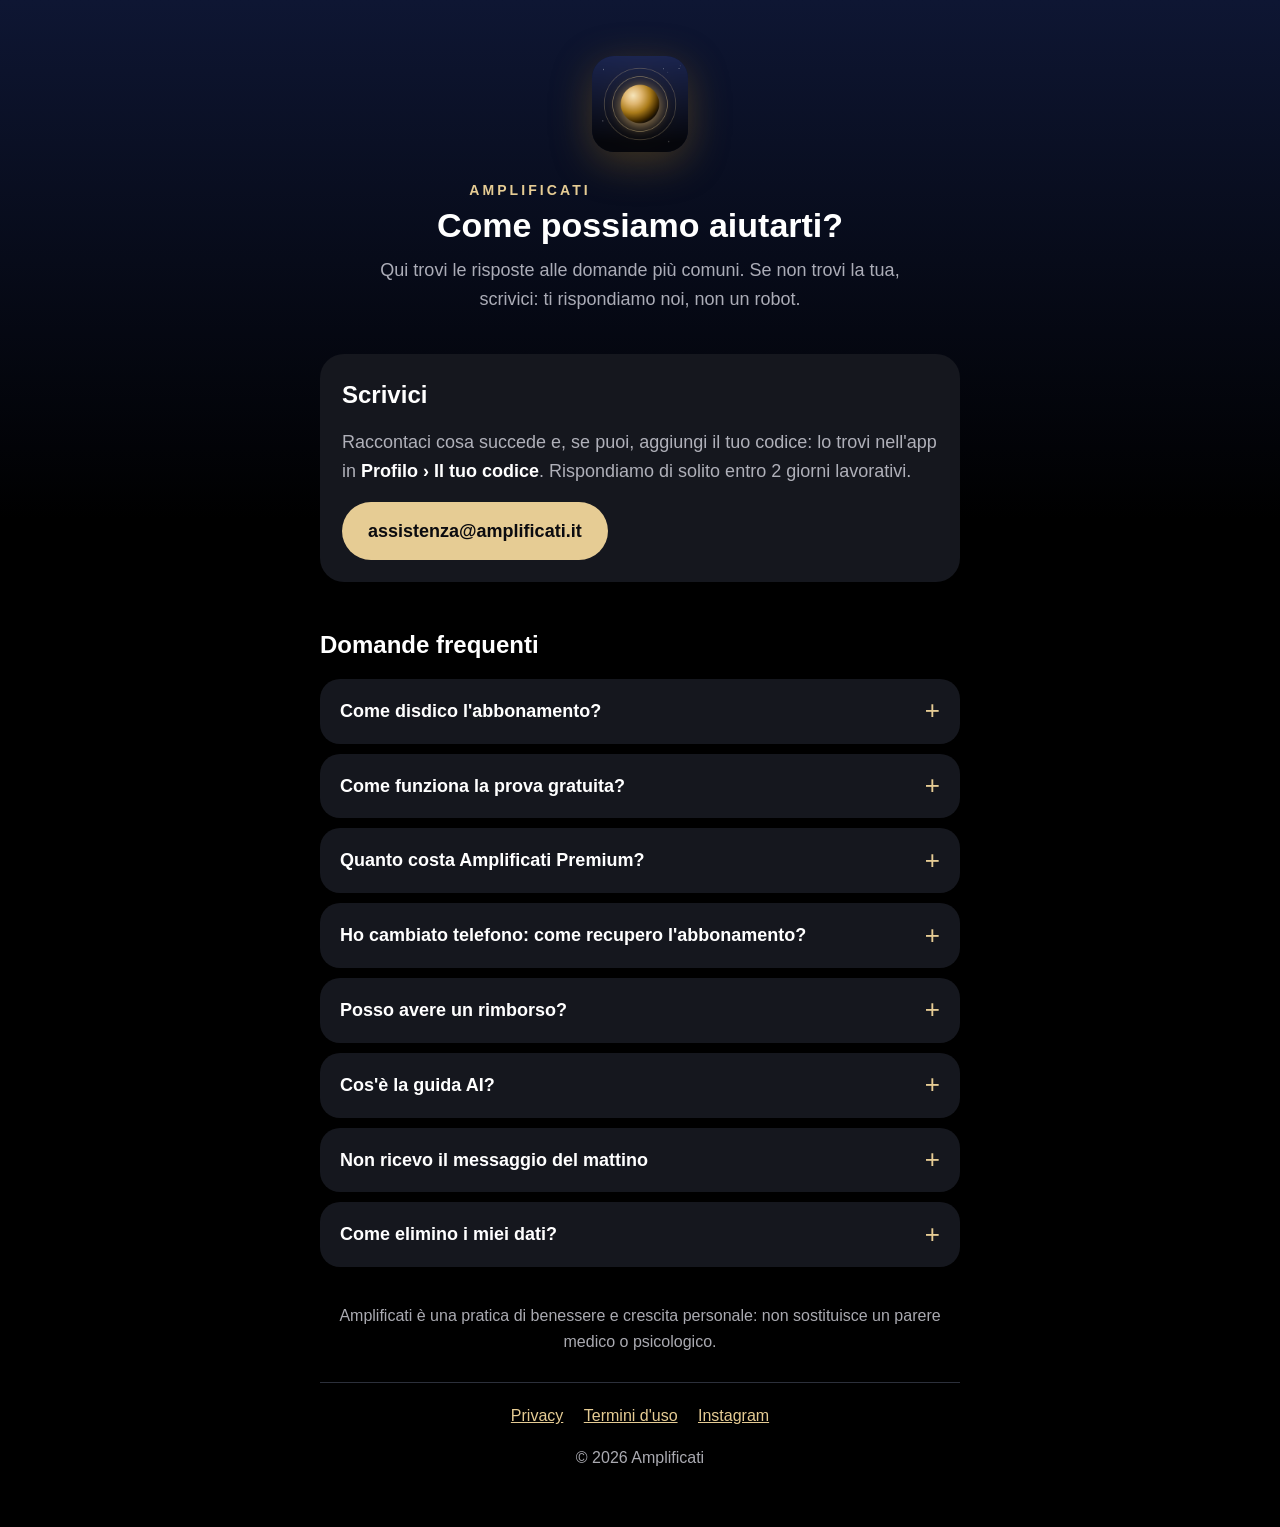
==== index.html @ 969293de "Pagina di assistenza di Amplificati Co-Authored-By: Claude Opus 5.5 <noreply@anthropic.com>" ====
<!doctype html>
<html lang="it">
<head>
  <meta charset="utf-8">
  <meta name="viewport" content="width=device-width, initial-scale=1">
  <title>Amplificati · Assistenza</title>
  <meta name="description" content="Assistenza di Amplificati, l'app per la manifestazione e la legge d'attrazione: contatti e domande frequenti su abbonamento, prova gratuita, guida AI e dati.">
  <link rel="icon" href="icona.png">
  <link rel="apple-touch-icon" href="icona.png">
  <style>
    :root {
      --sfondo: #000;
      --sfondo-alto: #0e1633;
      --scheda: #15171e;
      --bordo: #2c303b;
      --testo: #fff;
      --secondario: rgba(235, 235, 245, 0.72);
      --accento: #e6cc94;
      --su-accento: #0b0b0f;
    }
    * { box-sizing: border-box; }
    html { -webkit-text-size-adjust: 100%; }
    body {
      margin: 0;
      background: linear-gradient(180deg, var(--sfondo-alto) 0, var(--sfondo) 520px) no-repeat, var(--sfondo);
      color: var(--testo);
      font: 18px/1.6 -apple-system, BlinkMacSystemFont, "SF Pro Text", "Segoe UI", Roboto, Helvetica, Arial, sans-serif;
    }
    main { max-width: 680px; margin: 0 auto; padding: 56px 20px 40px; }
    header { text-align: center; margin-bottom: 40px; }
    header img { width: 96px; height: 96px; border-radius: 22px; box-shadow: 0 10px 40px rgba(172, 125, 27, 0.35); }
    .marchio { margin: 18px 0 4px; font-size: 14px; letter-spacing: 0.22em; color: var(--accento); font-weight: 600; }
    h1 { margin: 0 0 10px; font-size: 34px; line-height: 1.2; }
    header p { margin: 0 auto; max-width: 30em; color: var(--secondario); }
    h2 { font-size: 24px; margin: 44px 0 14px; }
    .contatto { background: var(--scheda); border-radius: 24px; padding: 22px; }
    .contatto p { margin: 0 0 16px; color: var(--secondario); }
    .bottone {
      display: inline-block; background: var(--accento); color: var(--su-accento);
      text-decoration: none; font-weight: 600; padding: 15px 26px; border-radius: 999px;
      min-height: 52px; word-break: break-all;
    }
    .bottone:focus-visible, summary:focus-visible, a:focus-visible { outline: 3px solid var(--accento); outline-offset: 3px; }
    details { background: var(--scheda); border-radius: 20px; margin-bottom: 10px; }
    summary {
      cursor: pointer; list-style: none; padding: 18px 52px 18px 20px; font-weight: 600; position: relative;
    }
    summary::-webkit-details-marker { display: none; }
    summary::after {
      content: "+"; position: absolute; right: 20px; top: 50%; transform: translateY(-50%);
      color: var(--accento); font-size: 26px; font-weight: 400;
    }
    details[open] summary::after { content: "–"; }
    details > div { padding: 0 20px 18px; color: var(--secondario); }
    details > div p { margin: 0 0 10px; }
    details > div p:last-child { margin-bottom: 0; }
    strong { color: var(--testo); font-weight: 600; }
    a { color: var(--accento); }
    .nota { margin-top: 36px; font-size: 16px; color: var(--secondario); text-align: center; }
    footer {
      margin-top: 28px; padding-top: 20px; border-top: 1px solid var(--bordo);
      font-size: 16px; color: var(--secondario); text-align: center;
    }
    footer a { margin: 0 8px; }
    @media (max-width: 420px) {
      main { padding-top: 40px; }
      h1 { font-size: 30px; }
    }
  </style>
</head>
<body>
  <main>
    <header>
      <img src="icona.png" alt="" width="96" height="96">
      <p class="marchio">AMPLIFICATI</p>
      <h1>Come possiamo aiutarti?</h1>
      <p>Qui trovi le risposte alle domande più comuni. Se non trovi la tua, scrivici: ti rispondiamo noi, non un robot.</p>
    </header>

    <section class="contatto" aria-labelledby="scrivici">
      <h2 id="scrivici" style="margin-top:0">Scrivici</h2>
      <p>Raccontaci cosa succede e, se puoi, aggiungi il tuo codice: lo trovi nell'app in <strong>Profilo › Il tuo codice</strong>. Rispondiamo di solito entro 2 giorni lavorativi.</p>
      <a class="bottone" href="mailto:assistenza@amplificati.it?subject=Assistenza%20Amplificati">assistenza@amplificati.it</a>
    </section>

    <h2>Domande frequenti</h2>

    <details>
      <summary>Come disdico l'abbonamento?</summary>
      <div>
        <p>Su iPhone: <strong>Impostazioni › il tuo nome › Abbonamenti › Amplificati › Annulla abbonamento</strong>. Oppure, nell'app, apri il <strong>Profilo</strong> e tocca <strong>Gestisci abbonamento</strong>.</p>
        <p>Disinstallare l'app non disdice l'abbonamento. Dopo la disdetta continui a usare Premium fino alla fine del periodo già pagato.</p>
      </div>
    </details>

    <details>
      <summary>Come funziona la prova gratuita?</summary>
      <div>
        <p>Con il piano annuale hai <strong>7 giorni gratis</strong> e oggi non paghi nulla. Se hai le notifiche attive, ti avvisiamo 2 giorni prima della fine.</p>
        <p>Se non disdici, alla fine della prova parte l'abbonamento annuale. Per non pagare nulla, disdici <strong>almeno 24 ore prima</strong> della fine della prova.</p>
      </div>
    </details>

    <details>
      <summary>Quanto costa Amplificati Premium?</summary>
      <div>
        <p><strong>19,99 € all'anno</strong> (con 7 giorni di prova gratuita) oppure <strong>3,99 € al mese</strong>. L'abbonamento si rinnova automaticamente finché non lo disdici.</p>
        <p>Il messaggio del giorno, la carta, il diario, il primo giorno di ogni percorso e una frequenza al giorno restano sempre gratis.</p>
      </div>
    </details>

    <details>
      <summary>Ho cambiato telefono: come recupero l'abbonamento?</summary>
      <div>
        <p>Accedi con lo <strong>stesso ID Apple</strong>, apri Amplificati e tocca <strong>Ripristina acquisti</strong>: lo trovi nel Profilo e nella pagina dell'abbonamento.</p>
      </div>
    </details>

    <details>
      <summary>Posso avere un rimborso?</summary>
      <div>
        <p>I pagamenti li gestisce Apple: puoi chiedere un rimborso su <a href="https://reportaproblem.apple.com" rel="noopener">reportaproblem.apple.com</a>, con il tuo ID Apple.</p>
      </div>
    </details>

    <details>
      <summary>Cos'è la guida AI?</summary>
      <div>
        <p>È un'intelligenza artificiale a cui racconti come ti senti: ti ascolta e ti aiuta a fare chiarezza. È inclusa in Premium, fino a 25 messaggi al giorno.</p>
        <p>Prima di usarla ti chiediamo il consenso. Puoi ritirarlo quando vuoi dal <strong>Profilo</strong>, e cancellare la conversazione dalla guida.</p>
      </div>
    </details>

    <details>
      <summary>Non ricevo il messaggio del mattino</summary>
      <div>
        <p>Controlla che le notifiche siano attive in <strong>Impostazioni › Notifiche › Amplificati</strong>. Nel <strong>Profilo</strong> dell'app puoi scegliere l'orario del messaggio.</p>
      </div>
    </details>

    <details>
      <summary>Come elimino i miei dati?</summary>
      <div>
        <p>Nell'app apri il <strong>Profilo</strong> e tocca <strong>Elimina i miei dati</strong>: cancelliamo il tuo account e tutto quello che hai salvato sui nostri server.</p>
        <p>L'abbonamento è gestito da Apple: se è attivo, disdicilo a parte dalle Impostazioni.</p>
      </div>
    </details>

    <p class="nota">Amplificati è una pratica di benessere e crescita personale: non sostituisce un parere medico o psicologico.</p>

    <footer>
      <a href="privacy/">Privacy</a>
      <a href="termini/">Termini d'uso</a>
      <a href="https://www.instagram.com/amplificatii/" rel="noopener">Instagram</a>
      <p>© 2026 Amplificati</p>
    </footer>
  </main>
</body>
</html>
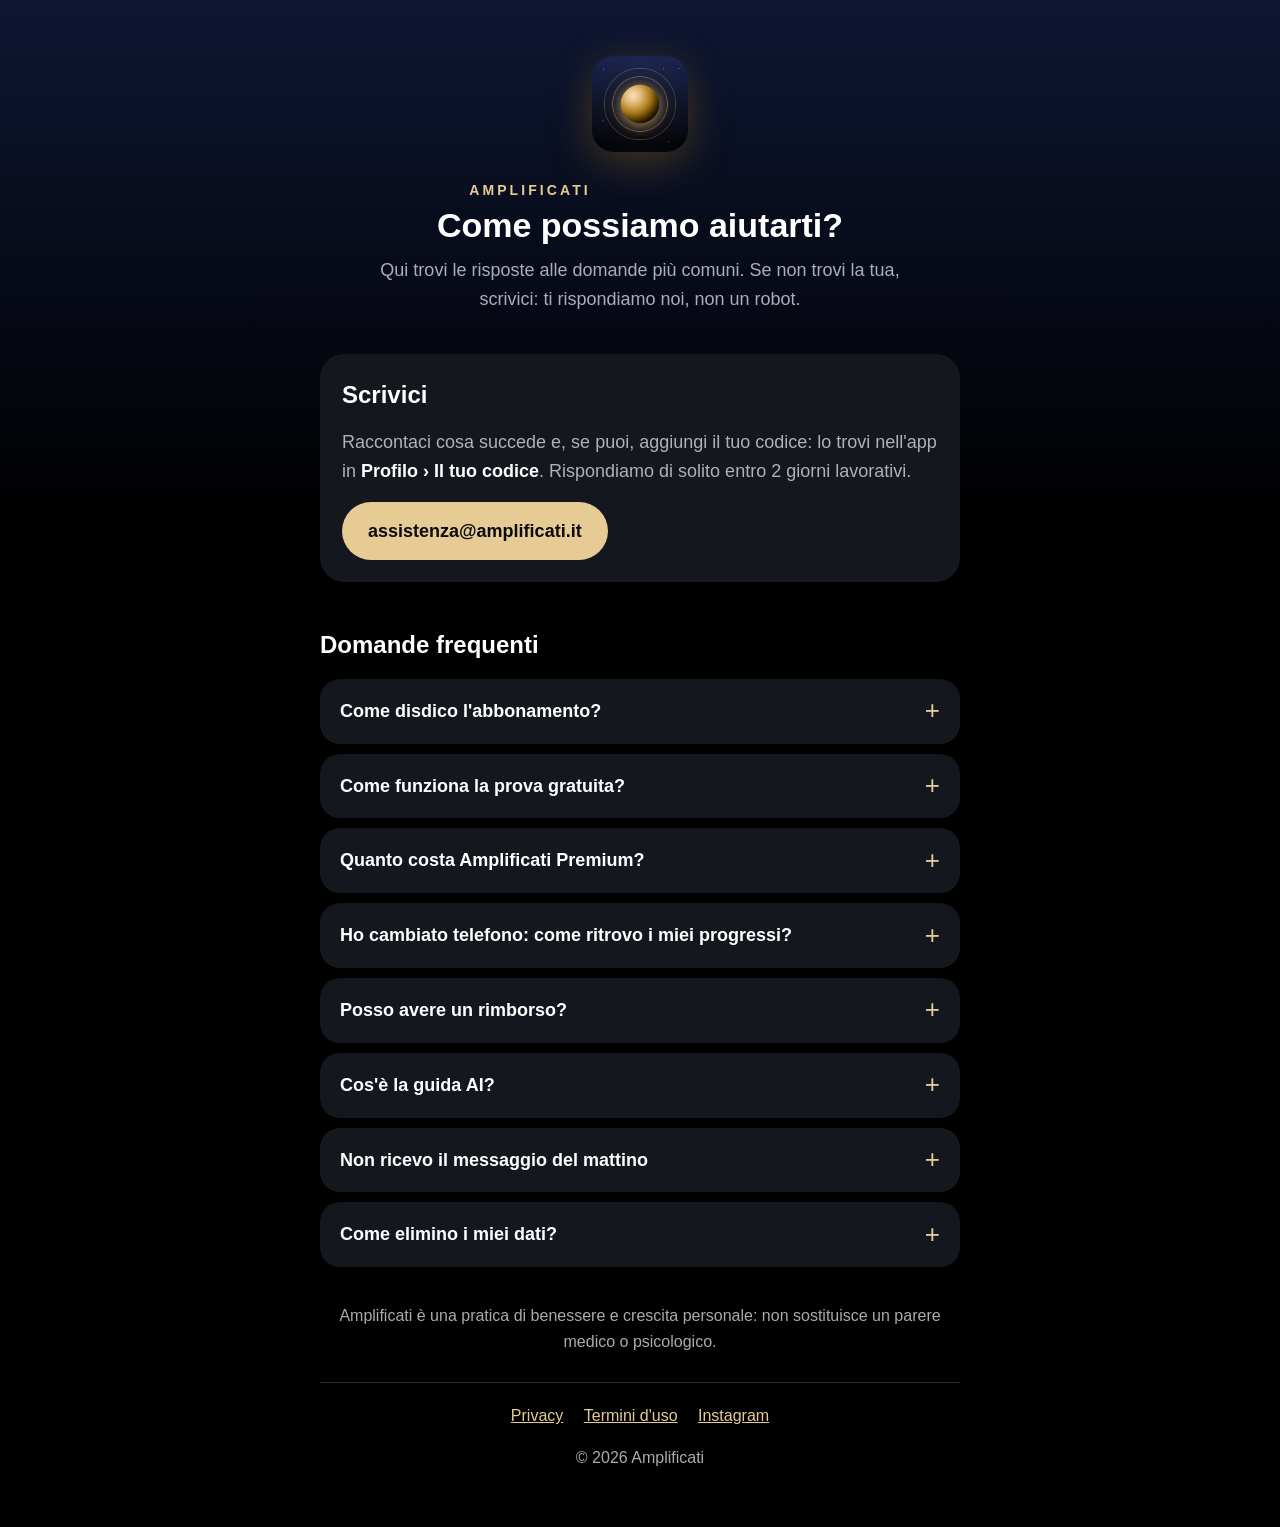
==== commit 28bd0921: "Privacy, termini e assistenza: accesso con Apple, Google o email" ====
--- a/index.html
+++ b/index.html
@@ -110,9 +110,11 @@
     </details>
 
     <details>
-      <summary>Ho cambiato telefono: come recupero l'abbonamento?</summary>
+      <summary>Ho cambiato telefono: come ritrovo i miei progressi?</summary>
       <div>
-        <p>Accedi con lo <strong>stesso ID Apple</strong>, apri Amplificati e tocca <strong>Ripristina acquisti</strong>: lo trovi nel Profilo e nella pagina dell'abbonamento.</p>
+        <p>Se avevi fatto l'accesso (con Apple, Google o la tua email), apri Amplificati sul telefono nuovo e accedi nello stesso modo: ritrovi diario, percorsi e affermazioni.</p>
+        <p>L'abbonamento si recupera sempre con lo <strong>stesso ID Apple</strong>: tocca <strong>Ripristina acquisti</strong>, nel Profilo o nella pagina dell'abbonamento.</p>
+        <p>Se usavi l'app senza account, i progressi tornano solo ripristinando il backup del vecchio iPhone. Per non rischiare, nel Profilo tocca <strong>Salva i tuoi progressi</strong>.</p>
       </div>
     </details>
 
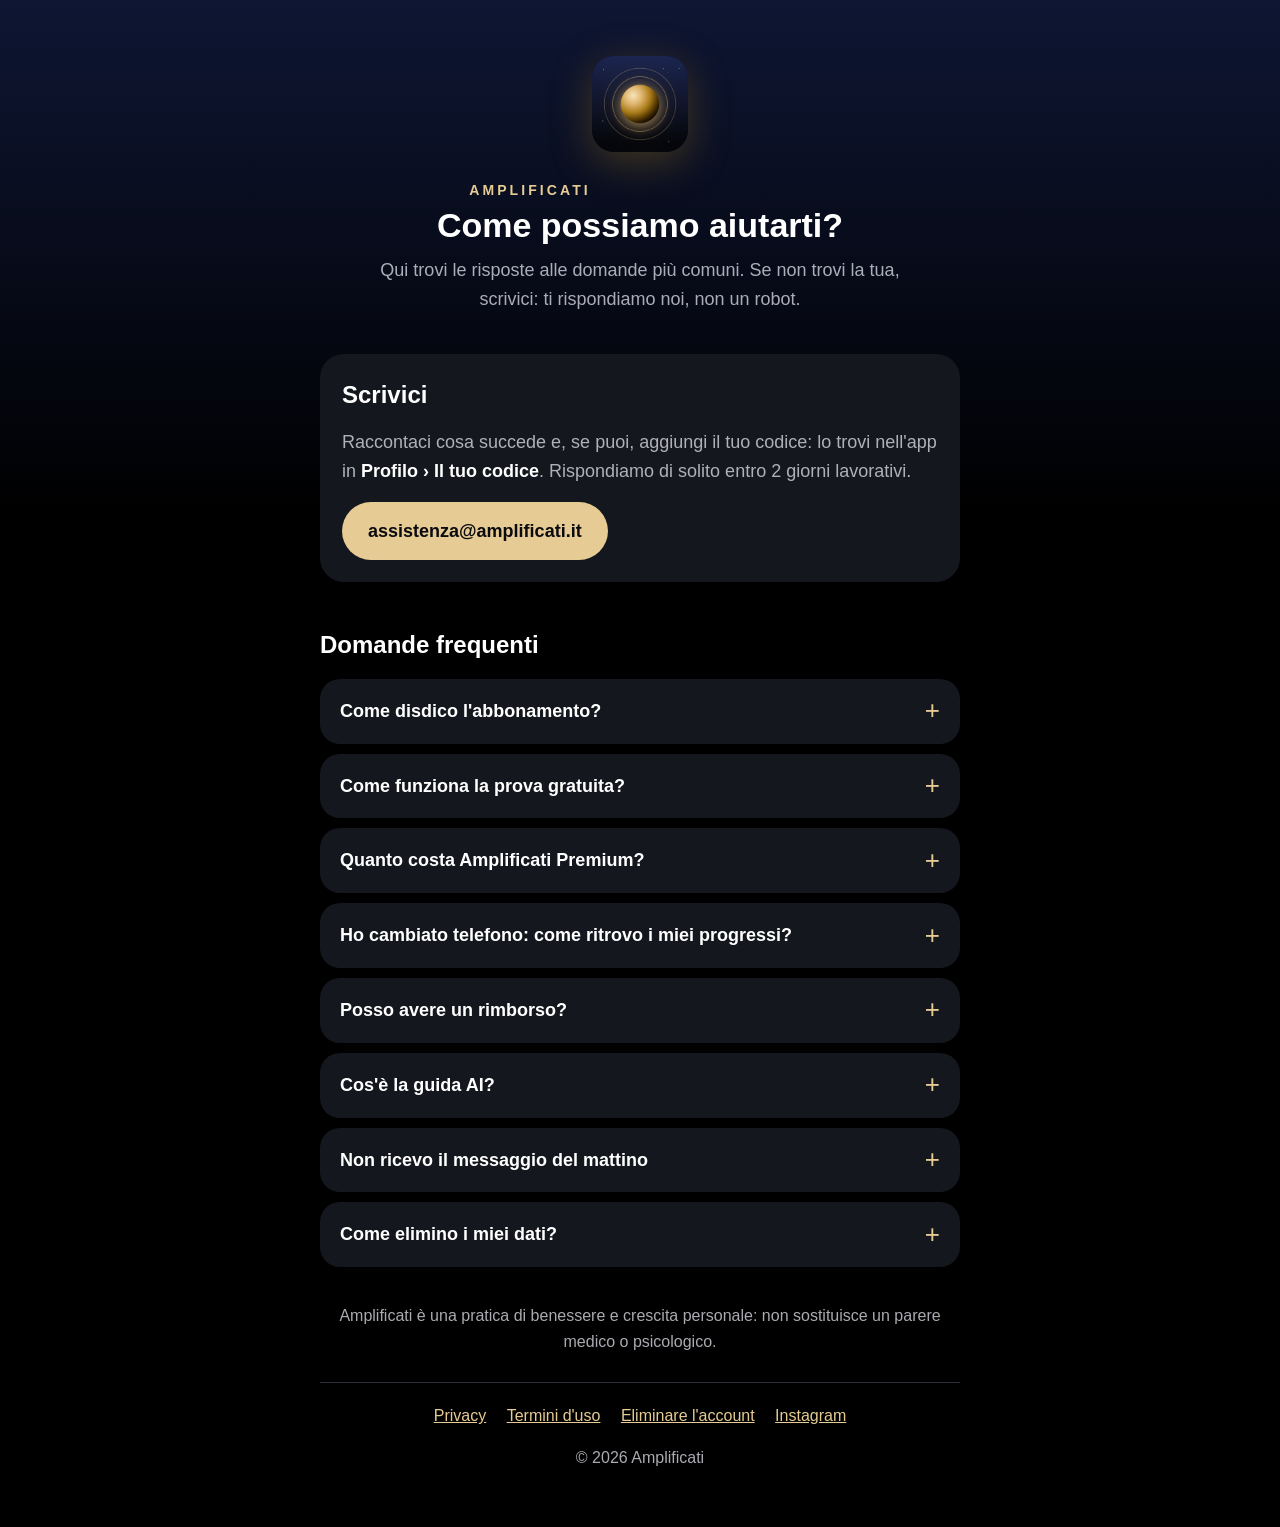
==== commit 0ca580af: "Eliminare l'account e Android in assistenza, privacy e termini" ====
--- a/index.html
+++ b/index.html
@@ -89,6 +89,7 @@
       <summary>Come disdico l'abbonamento?</summary>
       <div>
         <p>Su iPhone: <strong>Impostazioni › il tuo nome › Abbonamenti › Amplificati › Annulla abbonamento</strong>. Oppure, nell'app, apri il <strong>Profilo</strong> e tocca <strong>Gestisci abbonamento</strong>.</p>
+        <p>Su Android: apri il <strong>Play Store</strong>, tocca la tua foto › <strong>Pagamenti e abbonamenti › Abbonamenti › Amplificati › Annulla abbonamento</strong>.</p>
         <p>Disinstallare l'app non disdice l'abbonamento. Dopo la disdetta continui a usare Premium fino alla fine del periodo già pagato.</p>
       </div>
     </details>
@@ -113,15 +114,16 @@
       <summary>Ho cambiato telefono: come ritrovo i miei progressi?</summary>
       <div>
         <p>Se avevi fatto l'accesso (con Apple, Google o la tua email), apri Amplificati sul telefono nuovo e accedi nello stesso modo: ritrovi diario, percorsi e affermazioni.</p>
-        <p>L'abbonamento si recupera sempre con lo <strong>stesso ID Apple</strong>: tocca <strong>Ripristina acquisti</strong>, nel Profilo o nella pagina dell'abbonamento.</p>
-        <p>Se usavi l'app senza account, i progressi tornano solo ripristinando il backup del vecchio iPhone. Per non rischiare, nel Profilo tocca <strong>Salva i tuoi progressi</strong>.</p>
+        <p>L'abbonamento si recupera con lo <strong>stesso ID Apple</strong> (iPhone) o lo <strong>stesso account Google</strong> (Android): tocca <strong>Ripristina acquisti</strong>, nel Profilo o nella pagina dell'abbonamento.</p>
+        <p>Se usavi l'app senza account, i progressi tornano solo ripristinando il backup del vecchio telefono. Per non rischiare, nel Profilo tocca <strong>Salva i tuoi progressi</strong>.</p>
       </div>
     </details>
 
     <details>
       <summary>Posso avere un rimborso?</summary>
       <div>
-        <p>I pagamenti li gestisce Apple: puoi chiedere un rimborso su <a href="https://reportaproblem.apple.com" rel="noopener">reportaproblem.apple.com</a>, con il tuo ID Apple.</p>
+        <p>Su iPhone i pagamenti li gestisce Apple: puoi chiedere un rimborso su <a href="https://reportaproblem.apple.com" rel="noopener">reportaproblem.apple.com</a>, con il tuo ID Apple.</p>
+        <p>Su Android li gestisce Google Play: trovi come chiedere un rimborso nella <a href="https://support.google.com/googleplay/answer/2479637" rel="noopener">guida di Google Play</a>.</p>
       </div>
     </details>
 
@@ -144,7 +146,8 @@
       <summary>Come elimino i miei dati?</summary>
       <div>
         <p>Nell'app apri il <strong>Profilo</strong> e tocca <strong>Elimina i miei dati</strong>: cancelliamo il tuo account e tutto quello che hai salvato sui nostri server.</p>
-        <p>L'abbonamento è gestito da Apple: se è attivo, disdicilo a parte dalle Impostazioni.</p>
+        <p>Se non hai più l'app, puoi chiederci la cancellazione per email: trovi come fare nella pagina <a href="elimina-account/">Eliminare l'account</a>.</p>
+        <p>L'abbonamento è gestito da Apple o da Google: se è attivo, disdicilo a parte (vedi sopra).</p>
       </div>
     </details>
 
@@ -153,6 +156,7 @@
     <footer>
       <a href="privacy/">Privacy</a>
       <a href="termini/">Termini d'uso</a>
+      <a href="elimina-account/">Eliminare l'account</a>
       <a href="https://www.instagram.com/amplificatii/" rel="noopener">Instagram</a>
       <p>© 2026 Amplificati</p>
     </footer>
